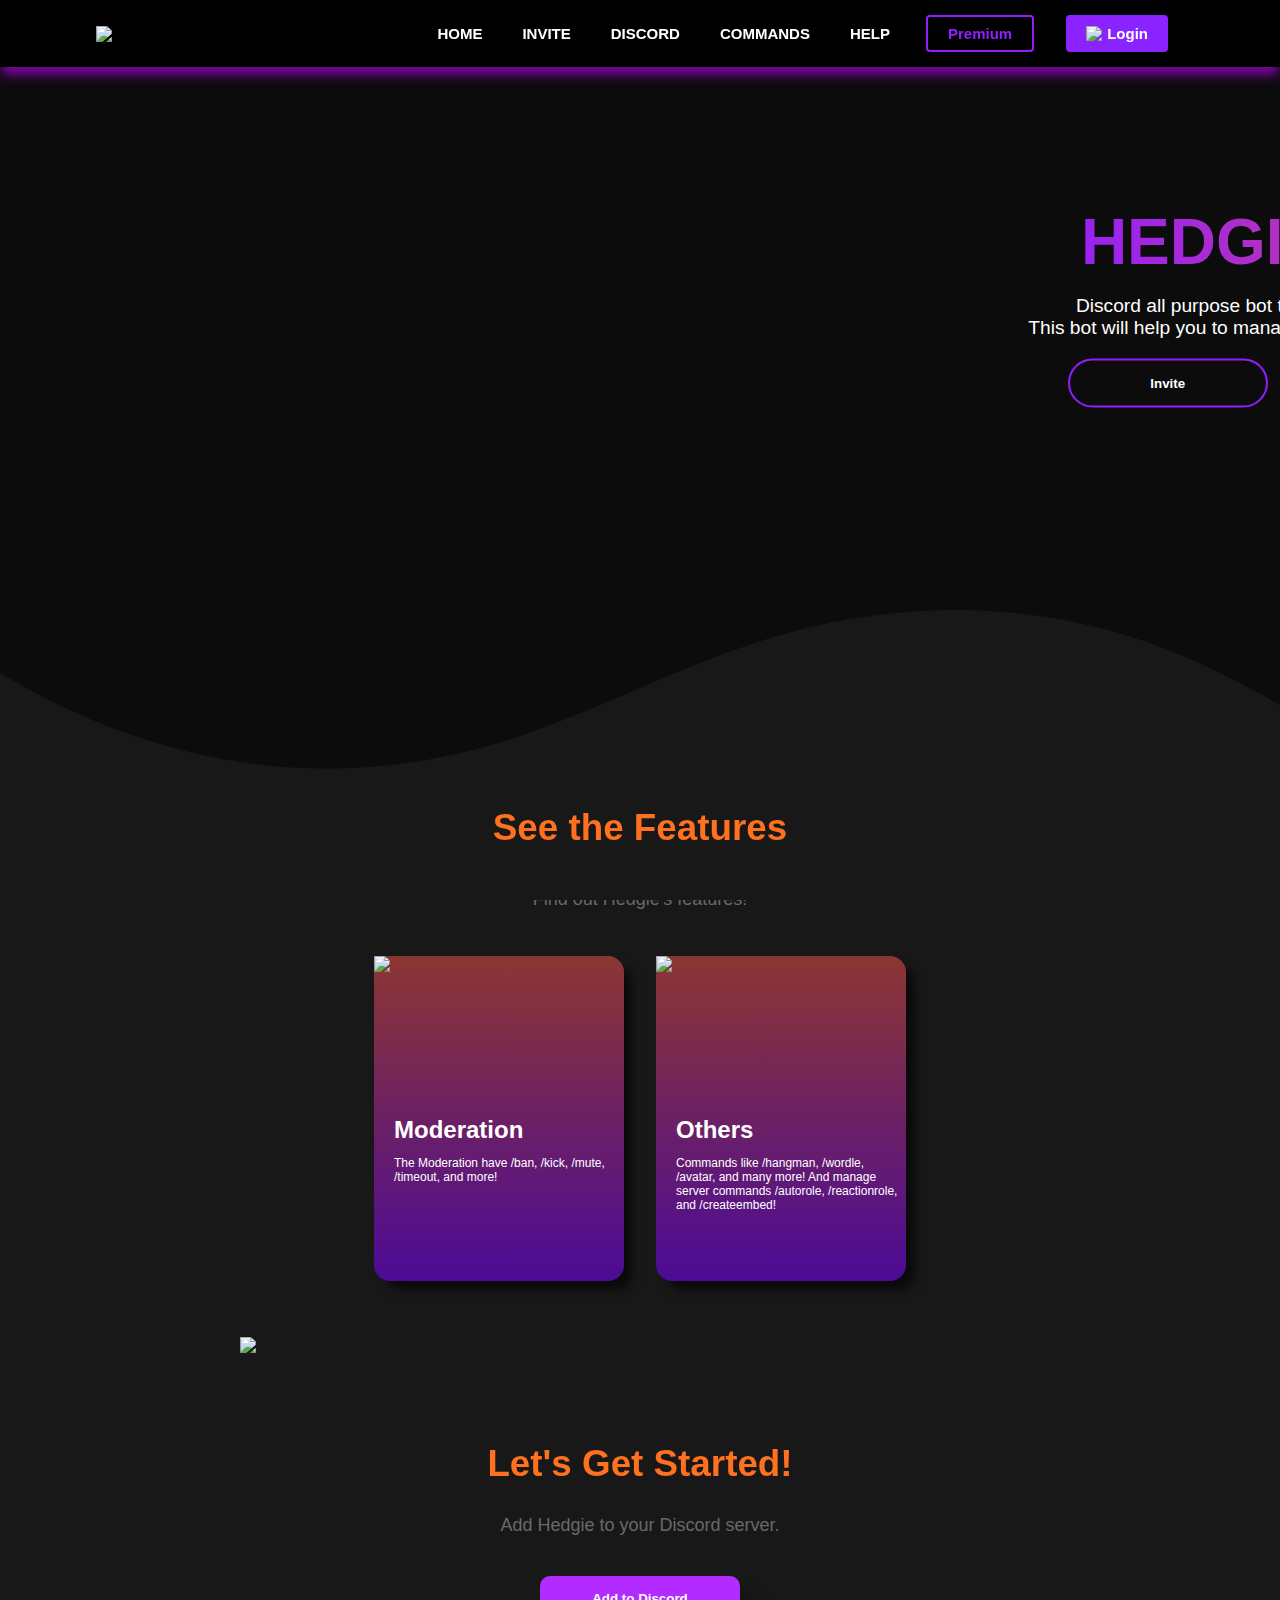
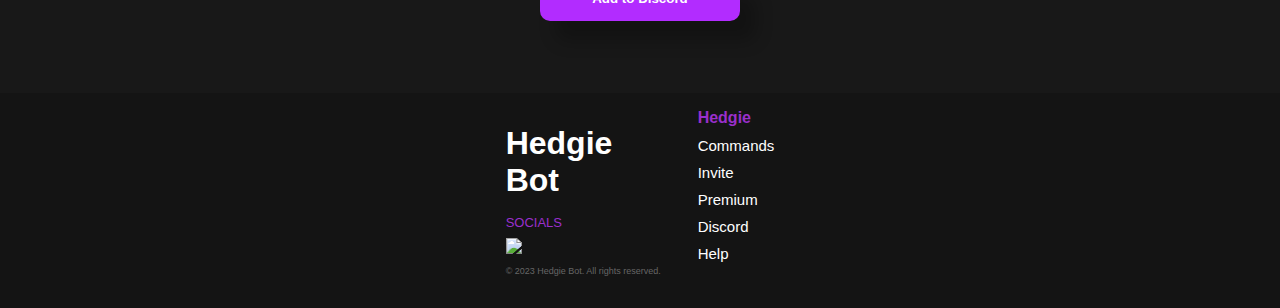
==== index.html @ 55df8dfa "Add files via upload" ====
<!DOCTYPE html>
<html lang="en">
<head>
  <title>Hedgie</title>
  <link rel="stylesheet" href="style.css">
  <link rel="icon" href="../Index/Image/Hedgie 4.jpg">
  <link href="https://fonts.googleapis.com/css?family=Rubik" rel="stylesheet">
</head>
<body>

<!-- navigation bar -->
  <nav class="navbar">
    <div class="navcontainer">
      <img src="../Index/Image/Hedgie 3.png" id="navlogo">
      <div class="navtoggle" id="mobile-menu">
        <span class="bar"></span>
        <span class="bar"></span>
        <span class="bar"></span>
      </div>
      <ul class="navmenu">
        <li class="navitem">
          <a href="file:///D:/files/HTML%20WEB/Hedgie/Index/index.html">Home</a>
        </li>
        <li class="navitem">
          <a href="https://discord.com/api/oauth2/authorize?client_id=1083167907275624500&permissions=1393985775862&scope=bot%20applications.commands">Invite</a>
        </li>
        <li class="navitem">
          <a href="https://discord.gg/35VR7T7PvY">Discord</a>
        </li>
        <li class="navitem">
          <a href="file:///D:/files/HTML%20WEB/Hedgie/Commands/index3.html">Commands</a>
        </li>
        <li class="navitem">
          <a href="file:///D:/files/HTML%20WEB/Hedgie/Help/index2.html">Help</a>
        </li>
        <li class="navbtn">
          <a
            id="premium"
            href="#"
            class="button">
            <i class="fa-brands fa-discord text-2xl"></i>
            Premium
          </a>
        </li>
        <li class="navbtn2">
          <a
            id="login"
            href="#"
            class="button2">
            <img src="../Index/Image/clyde.png" style="height: 15px; margin-right: 5px;">
            Login
          </a>
        </li>
      </ul>
    </div>
  </nav>

<!-- main Section -->
<div class="mainbanner">
  <div class="main">
    <div class="maincontainer">
      <div class="maincontent">
        <h1>HEDGIE BOT</h1>
        <p>Discord all purpose bot that uses "/" commands.<br>This bot will help you to manage and moderate your server.</p>
        <button class="mainbtn"><a href="https://discord.com/api/oauth2/authorize?client_id=1083167907275624500&permissions=1393985775862&scope=bot%20applications.commands">Invite</a></button>
        <button class="mainbtn2"><a href="https://discord.gg/35VR7T7PvY">Join Our Discord</a></button>
      </div>
    </div>
  </div>
</div>
<div class="main_wave">
  <svg data-name="Layer 1" xmlns="http://www.w3.org/2000/svg" viewBox="0 0 1200 120" preserveAspectRatio="none">
      <path d="M985.66,92.83C906.67,72,823.78,31,743.84,14.19c-82.26-17.34-168.06-16.33-250.45.39-57.84,11.73-114,31.07-172,41.86A600.21,600.21,0,0,1,0,27.35V120H1200V95.8C1132.19,118.92,1055.71,111.31,985.66,92.83Z" class="shape-fill"></path>
  </svg>
</div>

<!-- features Section -->
  <div class="features">
    <h1>See the Features</h1>
    <p class="features-p">Find out Hedgie's features!</p>
    <div class="features_container">
      <div class="features_card--moderation">
        <img src="../Index/Image/comment.png" class="moderationlogo">
        <h2>Moderation</h2>
        <p>The Moderation have /ban, /kick, /mute, /timeout, and more!</p>
      </div>
      <div class="features_card--others">
        <img src="../Index/Image/Untitled.png" class="otherlogo">
        <h2>Others</h2>
        <p>Commands like /hangman, /wordle, /avatar, and many more! And manage server commands /autorole, /reactionrole, and /createembed!</p>
      </div>
    </div>
  </div>

  <div class="laptop">
    <img src="../Index/Image/Laptop.png" class="laptopdesign">
  </div>

  <!-- getstarted Section -->
  <div class="getstarted">
    <h1>Let's Get Started!</h1>
    <p class="getstarted-p">Add Hedgie to your Discord server.</p>
    <button class="gsbtn"><a href="#">Add to Discord</a></button>
  </div>

<!-- footer section -->
  <footer>
    <div class="footer_container">
      <div class="footer_wrapper">
        <div class="footer_main">
          <h1>Hedgie Bot</h1>
          <p2>Socials</p2>
          <a href="#"><img src="../Index/Image/clyde.png" style="height: 15px;" class="socialicon"></a>
          <p class="webrights">© 2023 Hedgie Bot. All rights reserved.</p>
        </div>
        <div class="footer_links">
          <h1>Hedgie</h1>
          <ul>
            <li><a href="#">Commands</a></li>
            <li><a href="#">Invite</a></li>
            <li><a href="#">Premium</a></li>
            <li><a href="#">Discord</a></li>
            <li><a href="#">Help</a></li>
          </ul>
        </div>
      </div>
    </div>
  </footer>

  <script src="mobile.js"></script>
</body>
</html>
---- style.css ----
*{
  margin: 0;
  padding: 0;
  font-family: sans-serif;
}

body{
  background-color: #181818;
  overflow-x: hidden;
}

.navbar{
  background: #000000;
  display: flex;
  position: sticky;
  top: 0;
  z-index: 999;
  box-shadow: 0 10px 10px -2px rgba(195, 0, 255, 0.596);
  -webkit-animation: test 10s infinite; /* Chrome, Safari, Opera */
  animation: test 10s infinite;
}

@-webkit-keyframes test {
  50% {box-shadow: 0 10px 10px -2px #ff00009a;}
  80% {box-shadow: 0 10px 10px -2px #ff7b009c;}
}

/* Standard syntax */
@keyframes test {
  50% {box-shadow: 0 10px 10px -2px #ff00009a;}
  80% {box-shadow: 0 10px 10px -2px #ff7b009c;}
}

.navcontainer{
  width: 85%;
  margin: auto;
  padding: 15px 0;
  display: flex;
  align-items: center;
  justify-content: space-between;
}

.navmenu {
  display: flex;
  align-items: center;
  list-style: none;
  text-align: center;
}

#navlogo{
  width: 130px;
  cursor: pointer;
}

.navbar .navmenu .navitem{
  list-style: none;
  display: inline-block;
  margin: 0 20px;
  position: relative;
}

.navbar .navmenu .navitem a{
  text-decoration: none;
  color: #fff;
  font-weight: bold;
  font-size: 15px;
  text-transform: uppercase;
}

.navbar .navmenu .navitem::after{
  content: '';
  height: 3px;
  width: 0;
  background: #921eff;
  position: absolute;
  left: 0;
  bottom: -5px;
  transition: all 0.35s;
}

.navbar .navmenu .navitem:hover::after{
  width: 100%;
}

.navbtn {
  display: flex;
  justify-content: center;
  align-items: center;
  padding: 0 1rem;
  width: 100%;
}

.button {
  display: flex;
  justify-content: center;
  align-items: center;
  text-decoration: none;
  padding: 8px 20px;
  height: 50%;
  width: 100%;
  border: 2px solid #921eff;
  outline: none;
  border-radius: 4px;
  background: transparent;
  color: #921eff;
  font-weight: bold;
  font-size: 15px;
}

.button:hover {
  border: 2px solid #921eff;
  background: #921eff;
  color: #fff;
  transition: all 0.3s ease;
}

.navbtn2 {
  display: flex;
  justify-content: center;
  align-items: center;
  padding: 0 1rem;
  width: 100%;
}

.button2 {
  display: flex;
  justify-content: center;
  align-items: center;
  text-decoration: none;
  padding: 10px 20px;
  width: 100%;
  height: 100%;
  border: none;
  border-radius: 4px;
  background: #8a23ff;
  color: #fff;
  font-weight: bold;
  font-size: 15px;
}

.button2:hover {
  background: #500092c7;
  transition: all 0.3s ease;
}

.navitem.active{
  color: rgb(0, 0, 0);
}

@media screen and (max-width: 960px) {
  .navcontainer {
    display: flex;
    justify-content: space-between;
    height: 80px;
    z-index: 1;
    width: 100%;
    max-width: 1300px;
    padding: 0;
  }

  .navmenu {
    display: grid;
    grid-template-columns: auto;
    margin: 0;
    width: 100%;
    position: absolute;
    top: -1000px;
    opacity: 0;
    transition: all 0.5s ease;
    height: 50vh;
    z-index: -1;
    background: #131313;
  }

  .navmenu.active {
    background: #131313;
    top: 100%;
    opacity: 1;
    transition: all 0.5s ease;
    z-index: 99;
    height: 50vh;
    font-size: 14px;
  }

  #navlogo {
    padding-left: 25px;
  }

  .navtoggle .bar {
    width: 25px;
    height: 3px;
    margin: 5px auto;
    transition: all 0.3s ease-in-out;
    background: #fff;
  }

  .navitem {
    width: 100%;
  }

  #mobile-menu {
    position: absolute;
    top: 20%;
    right: 5%;
    transform: translate(5%, 20%);
  }

  .navbtn {
    padding-bottom: 0;
  }

  .button {
    display: flex;
    justify-content: center;
    align-items: center;
    width: 80%;
    height: 30px;
    margin: 0;
  }

  .navbtn2 {
    padding-bottom: 1rem;
  }

  .button2 {
    display: flex;
    justify-content: center;
    align-items: center;
    width: 80%;
    height: 30px;
    margin: 0;
  }

  .navtoggle .bar {
    display: block;
  }

  #mobile-menu.is-active .bar:nth-child(2) {
    opacity: 0;
  }

  #mobile-menu.is-active .bar:nth-child(1) {
    transform: translateY(8px) rotate(45deg);
  }

  #mobile-menu.is-active .bar:nth-child(3) {
    transform: translateY(-8px) rotate(-45deg);
  }
}

/* Main Section CSS */
.main {
  background-color: transparent;
}

.maincontainer {
  display: grid;
  grid-template-columns: 1fr 1fr;
  align-items: center;
  justify-self: center;
  margin: 0 auto;
  height: 80vh;
  background-color: transparent;
  z-index: 1;
}

.maincontent{
  width: 100%;
  position: absolute;
  transform: translateY(-50%);
  text-align: center;
}

.maincontent h1 {
  font-size: 4rem;
  background-color: #921eff;
  background-image: linear-gradient(to right, #921eff 30%, #ff5e2c 100%);
  background-size: 100%;
  -webkit-background-clip: text;
  -moz-background-clip: text;
  -webkit-text-fill-color: transparent;
  -moz-text-fill-color: transparent;
  user-select: none;
}

.maincontent p {
  margin-top: 1rem;
  font-size: 1.2rem;
  color: #fff;
  user-select: none;
}

.main_wave {
  position: absolute;
  bottom: 0;
  left: 0;
  width: 100%;
  overflow: hidden;
  line-height: 0;
}

.main_wave svg {
  position: relative;
  display: block;
  width: calc(144% + 1.3px);
  height: 294px;
}

.main_wave .shape-fill {
  fill: #181818;
}

body::-webkit-scrollbar {
  width: 0.5em;
}
 
body::-webkit-scrollbar-track {
  box-shadow: inset 0 0 6px #141414;
}
 
body::-webkit-scrollbar-thumb {
  background-color: #444444;
  border-radius: 5px;
}

body::-webkit-scrollbar-track-piece {
  background-color: #141414;
}

/* Main Button 1*/
.mainbtn {
  width: 200px;
  padding: 15px 0;
  text-align: center;
  margin: 20px 10px;
  border-radius: 25px;
  font-weight: bold;
  border: 2px solid #921eff;
  background: transparent;
  color: #fff;
  cursor: pointer;
  position: relative;
  overflow: hidden;
}

.mainbtn a {
  position: relative;
  z-index: 2;
  color: #fff;
  text-decoration: none;
  user-select: none;
}

.mainbtn:after {
  position: absolute;
  content: "";
  top: 0;
  left: 0;
  width: 0;
  height: 100%;
  background: #921eff;
  transition: all 0.5s;
  border-radius: 25px;
}

.mainbtn:hover {
  color: #fff;
}

.mainbtn:hover:after {
  width: 100%;
}

/* Main Button 2*/
.mainbtn2 {
  width: 200px;
  padding: 15px 0;
  text-align: center;
  margin: 20px 10px;
  border-radius: 25px;
  font-weight: bold;
  border: 2px solid #ff5e2c;
  background: transparent;
  color: #fff;
  cursor: pointer;
  position: relative;
  overflow: hidden;
}

.mainbtn2 a {
  position: relative;
  z-index: 2;
  color: #fff;
  text-decoration: none;
  user-select: none;
}

.mainbtn2:after {
  position: absolute;
  content: "";
  top: 0;
  left: 0;
  width: 0;
  height: 100%;
  background: #ff5e2c;
  transition: all 0.5s;
  border-radius: 25px;
}

.mainbtn2:hover {
  color: #fff;
}

.mainbtn2:hover:after {
  width: 100%;
}

.mainbanner{
  background-image: linear-gradient(rgba(0, 0, 0, 0.5), rgba(0, 0, 0, 0.5)), url(../Index/Image/Background.jpg);
  height: 50%;
  background-position: center;
  background-repeat: no-repeat;
  background-size: cover;
  position: relative;
}

/* Laptop Design */
.laptop{
  justify-content: center;
  align-items: center;
  display: flex;
  height: 80%;
}

.laptopdesign{
  width: 50rem;
  margin-bottom: 20px;
  padding: 40px;
}

@media screen and (max-width: 820px) {
  .laptopdesign {
    margin: 20px;
    padding: 20px;
    width: 80%;
  }
}

/* features Section CSS */
.features{
  background: transparent;
  display: flex;
  flex-direction: column;
  align-items: center;
  height: 100%;
  user-select: none;
}

.features h1 {
  margin-top: 20px;
  background-color: #ff711f;
  background-size: 100%;
  margin-bottom: 5rem;
  font-size: 2.3rem;
  -webkit-background-clip: text;
  -moz-background-clip: text;
  -webkit-text-fill-color: transparent;
  -moz-text-fill-color: transparent;
  z-index: 1;
}

.features_container {
  display: flex;
  justify-content: center;
  flex-wrap: wrap;
}

/*Moderation Card*/
.features_card--moderation {
  margin: 1rem;
  height: 325px;
  width: 250px;
  border-radius: 1rem;
  background-image: linear-gradient(
      to bottom,
      rgba(255, 102, 0, 0.616) -40%,
      rgba(119, 0, 255, 0.548) 100%
    );
  background-size: cover;
  position: relative;
  color: #fff;
  box-shadow: 10px 10px 10px -2px rgba(0, 0, 0, 0.623);
}

.features h2 {
  margin-left: -10px;
  position: absolute;
  top: 160px;
  left: 30px;
}

.features-p{
  margin-top: -40px;
  margin-bottom: 30px;
  color: #696969;
  font-size: 18px;
}

.features_card--moderation p {
  margin-left: -10px;
  position: absolute;
  top: 200px;
  left: 30px;
  font-size: 12px;
}

.moderationlogo{
  width: 100px;
}

/*Others Card*/
.features_card--others {
  margin: 1rem;
  height: 325px;
  width: 250px;
  border-radius: 1rem;
  background-image: linear-gradient(
      to bottom,
      rgba(255, 102, 0, 0.616) -40%,
      rgba(119, 0, 255, 0.548) 100%
    );
  background-size: cover;
  position: relative;
  color: #fff;
  box-shadow: 10px 10px 10px -2px rgba(0, 0, 0, 0.623);  
}

.features_card--others p {
  margin-left: -10px;
  position: absolute;
  top: 200px;
  left: 30px;
  font-size: 12px;
}

.otherlogo{
  width: 100px;
}

/* Get Started CSS */
.getstarted{
  background: transparent;
  display: flex;
  flex-direction: column;
  align-items: center;
  height: 30vh;
  margin-top: 10px;
  user-select: none;
}

.getstarted h1 {
  margin-top: 20px;
  background-color: #ff711f;
  background-size: 100%;
  margin-bottom: 5rem;
  font-size: 2.3rem;
  -webkit-background-clip: text;
  -moz-background-clip: text;
  -webkit-text-fill-color: transparent;
  -moz-text-fill-color: transparent;
  z-index: 1;
}

.getstarted-p{
  margin-top: -50px;
  margin-bottom: 50px;
  color: #696969;
  font-size: 18px;
}

/* GS Button */
.gsbtn {
  width: 200px;
  padding: 15px 0;
  text-align: center;
  margin: -10px 10px;
  border-radius: 10px;
  font-weight: bold;
  border: none;
  background: #b22cff;
  color: #fff;
  cursor: pointer;
  box-shadow: 16px 20px 17px 0 rgba(0,0,0,0.24);
  transition: 0.35s;
  position: relative;
  overflow: hidden;
}

.gsbtn a {
  position: relative;
  z-index: 2;
  color: #fff;
  text-decoration: none;
  user-select: none;
}

.gsbtn:hover {
  background: #600097;
  box-shadow: none;
  color: #fff;
}

/* Footer CSS*/
.footer_container {
  background-color: #141414;
  padding: 1rem 0;
  display: flex;
  flex-direction: column;
  justify-content: center;
  align-items: center;
}

.footer_links{
  margin: 0 16px;
}

.footer_links h1{
  color: #9a2fcc;
  font-size: 16px;
  margin-bottom: 8px;
}

.footer_links ul li{
  color: #fff;
  list-style: none;
  font-size: 15px;
  margin: 10px auto;
}

.footer_links ul li a{
  color: #fff;
  font-size: 15px;
  text-decoration: none;
}

.footer_main{
  width: 100%;
  max-width: 1000px;
  display: flex;
  justify-content: center;
}

.footer_wrapper {
  display: flex;
}

.footer_main {
  display: flex;
  flex-direction: column;
  align-items: flex-start;
  margin: 16px;
  text-align: left;
  width: 160px;
  box-sizing: border-box;
}

.footer_main h1 {
  margin-bottom: 16px;
}

.footer_main h1 {
  color: #fff;
}

.footer_main p2 {
  color: #9a2fcc;
  text-decoration: none;
  font-size: 13px;
  margin-bottom: 0.5rem;
  text-transform: uppercase;
}

.footer_links a:hover{
  color: #888888;
}

.webrights{
  color: #666666;
  font-size: 9px;
}

.socialicon{
  margin-bottom: 8px;
}
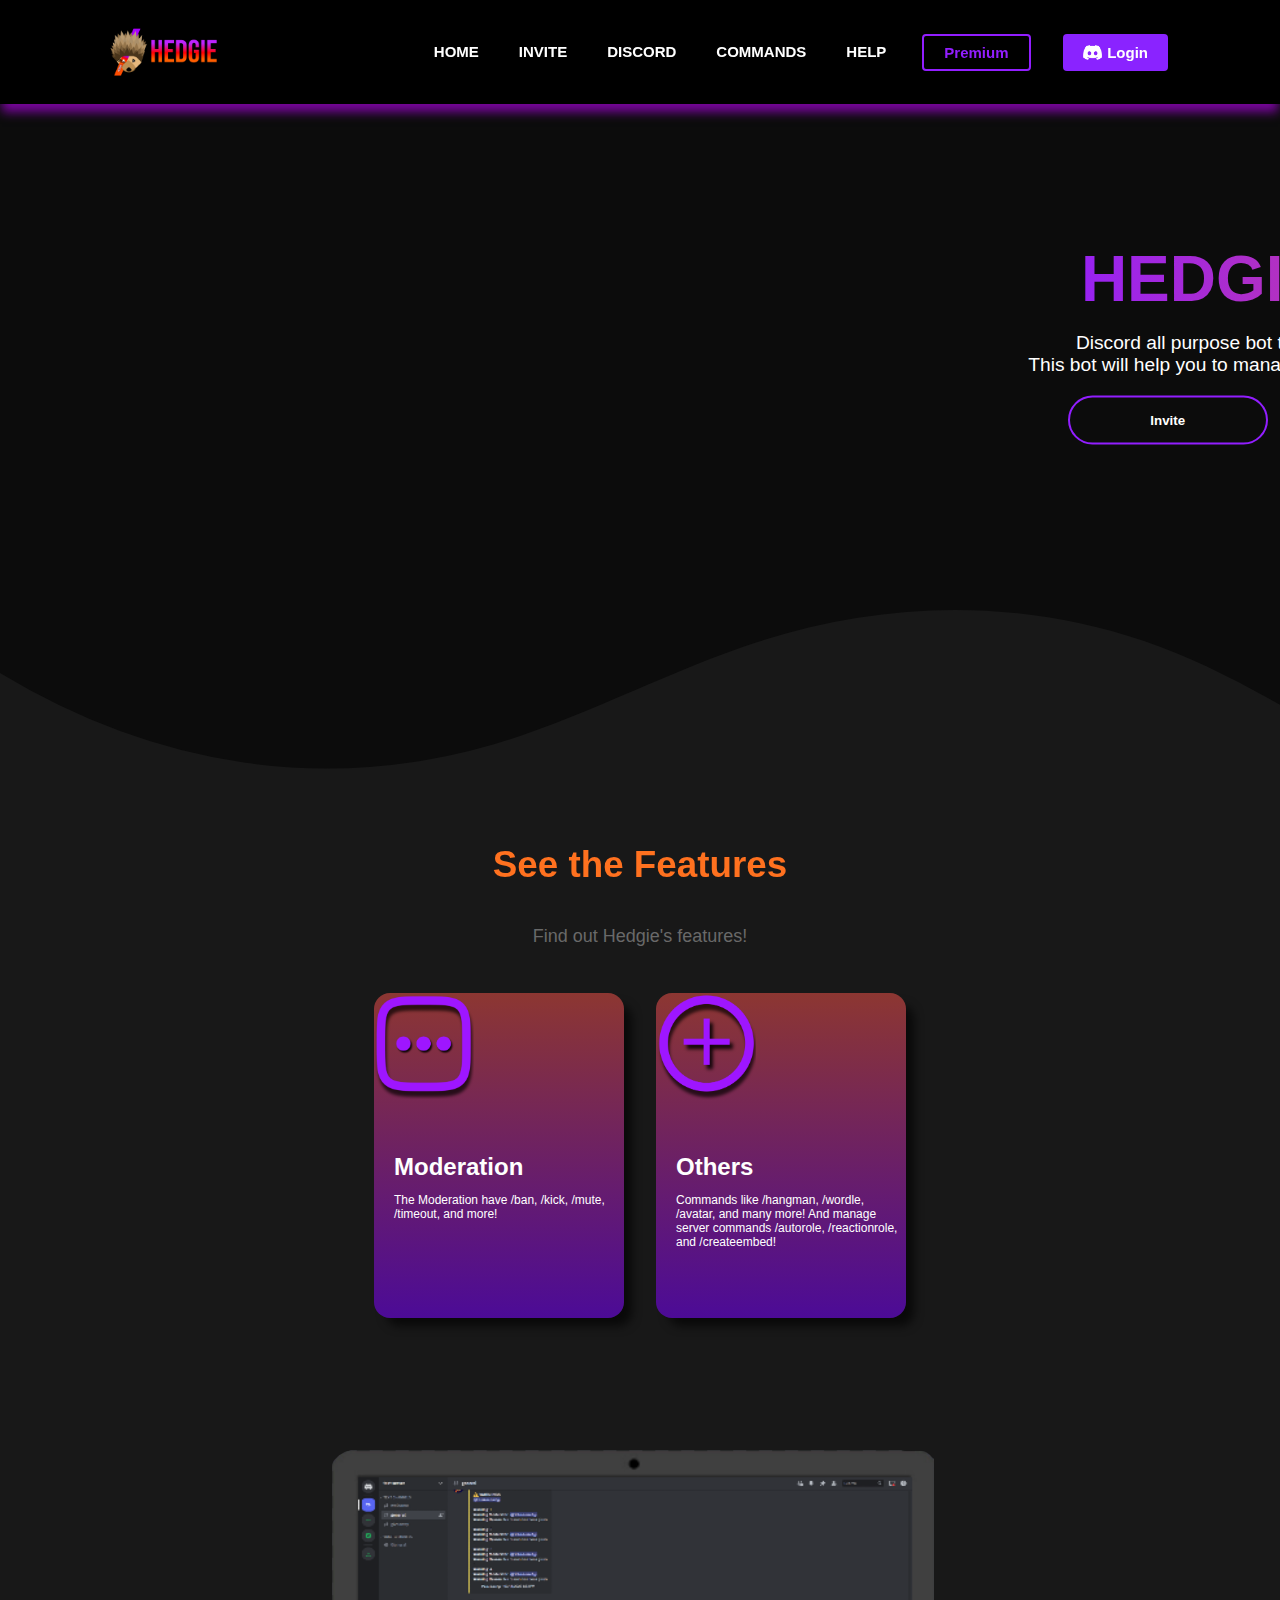
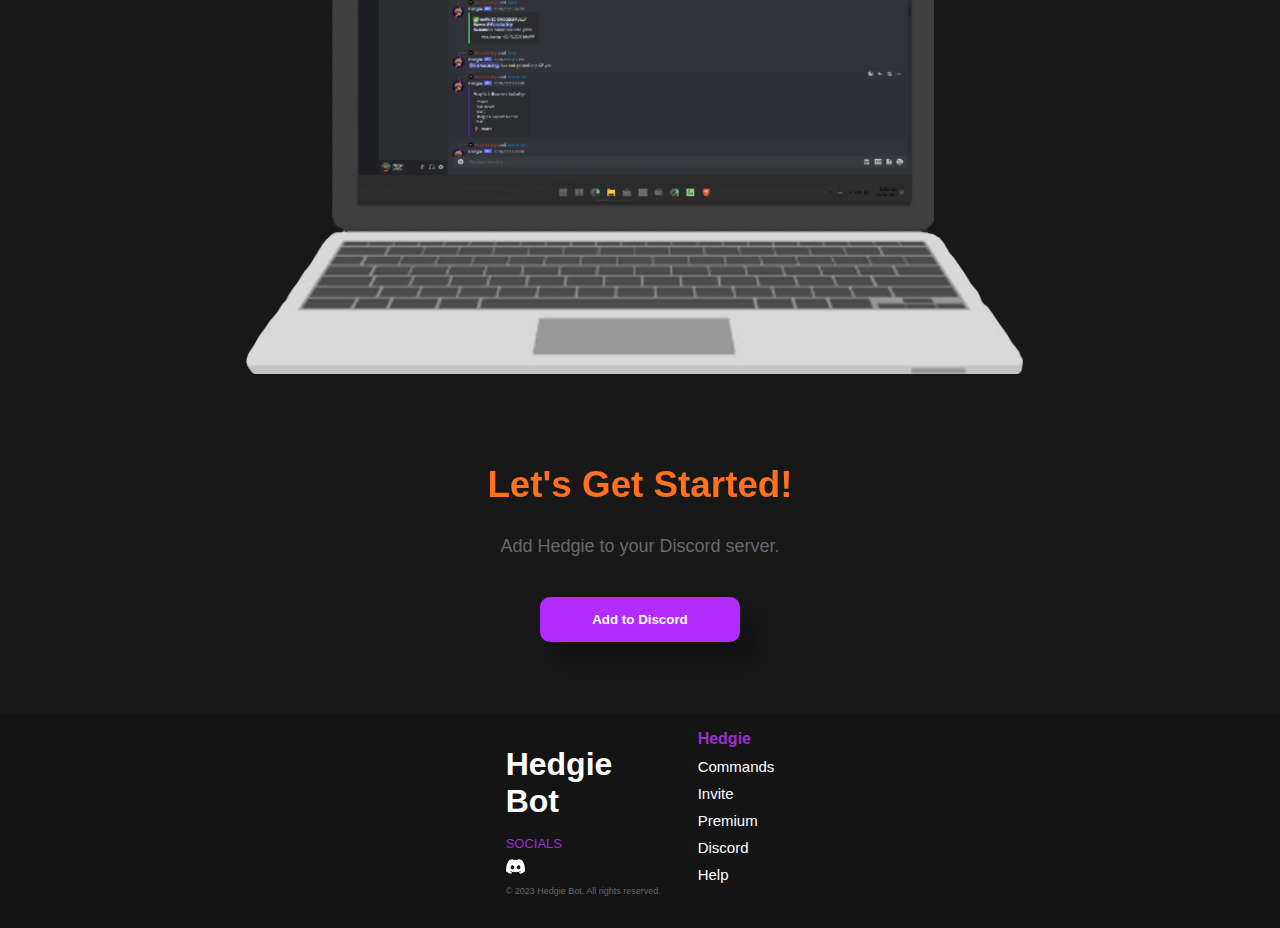
==== commit a7d12e26: "Update index.html" ====
--- a/index.html
+++ b/index.html
@@ -3,7 +3,7 @@
 <head>
   <title>Hedgie</title>
   <link rel="stylesheet" href="style.css">
-  <link rel="icon" href="../Index/Image/Hedgie 4.jpg">
+  <link rel="icon" href="/Image/Hedgie 4.jpg">
   <link href="https://fonts.googleapis.com/css?family=Rubik" rel="stylesheet">
 </head>
 <body>
@@ -11,7 +11,7 @@
 <!-- navigation bar -->
   <nav class="navbar">
     <div class="navcontainer">
-      <img src="../Index/Image/Hedgie 3.png" id="navlogo">
+      <img src="/Image/Hedgie 3.png" id="navlogo">
       <div class="navtoggle" id="mobile-menu">
         <span class="bar"></span>
         <span class="bar"></span>
@@ -38,7 +38,6 @@
             id="premium"
             href="#"
             class="button">
-            <i class="fa-brands fa-discord text-2xl"></i>
             Premium
           </a>
         </li>
@@ -47,7 +46,7 @@
             id="login"
             href="#"
             class="button2">
-            <img src="../Index/Image/clyde.png" style="height: 15px; margin-right: 5px;">
+            <img src="/Image/clyde.png" style="height: 15px; margin-right: 5px;">
             Login
           </a>
         </li>
@@ -80,12 +79,12 @@
     <p class="features-p">Find out Hedgie's features!</p>
     <div class="features_container">
       <div class="features_card--moderation">
-        <img src="../Index/Image/comment.png" class="moderationlogo">
+        <img src="/Image/comment.png" class="moderationlogo">
         <h2>Moderation</h2>
         <p>The Moderation have /ban, /kick, /mute, /timeout, and more!</p>
       </div>
       <div class="features_card--others">
-        <img src="../Index/Image/Untitled.png" class="otherlogo">
+        <img src="/Image/Untitled.png" class="otherlogo">
         <h2>Others</h2>
         <p>Commands like /hangman, /wordle, /avatar, and many more! And manage server commands /autorole, /reactionrole, and /createembed!</p>
       </div>
@@ -93,7 +92,7 @@
   </div>
 
   <div class="laptop">
-    <img src="../Index/Image/Laptop.png" class="laptopdesign">
+    <img src="/Image/Laptop.png" class="laptopdesign">
   </div>
 
   <!-- getstarted Section -->
@@ -110,7 +109,7 @@
         <div class="footer_main">
           <h1>Hedgie Bot</h1>
           <p2>Socials</p2>
-          <a href="#"><img src="../Index/Image/clyde.png" style="height: 15px;" class="socialicon"></a>
+          <a href="#"><img src="/Image/clyde.png" style="height: 15px;" class="socialicon"></a>
           <p class="webrights">© 2023 Hedgie Bot. All rights reserved.</p>
         </div>
         <div class="footer_links">
@@ -129,4 +128,4 @@
 
   <script src="mobile.js"></script>
 </body>
-</html>+</html>
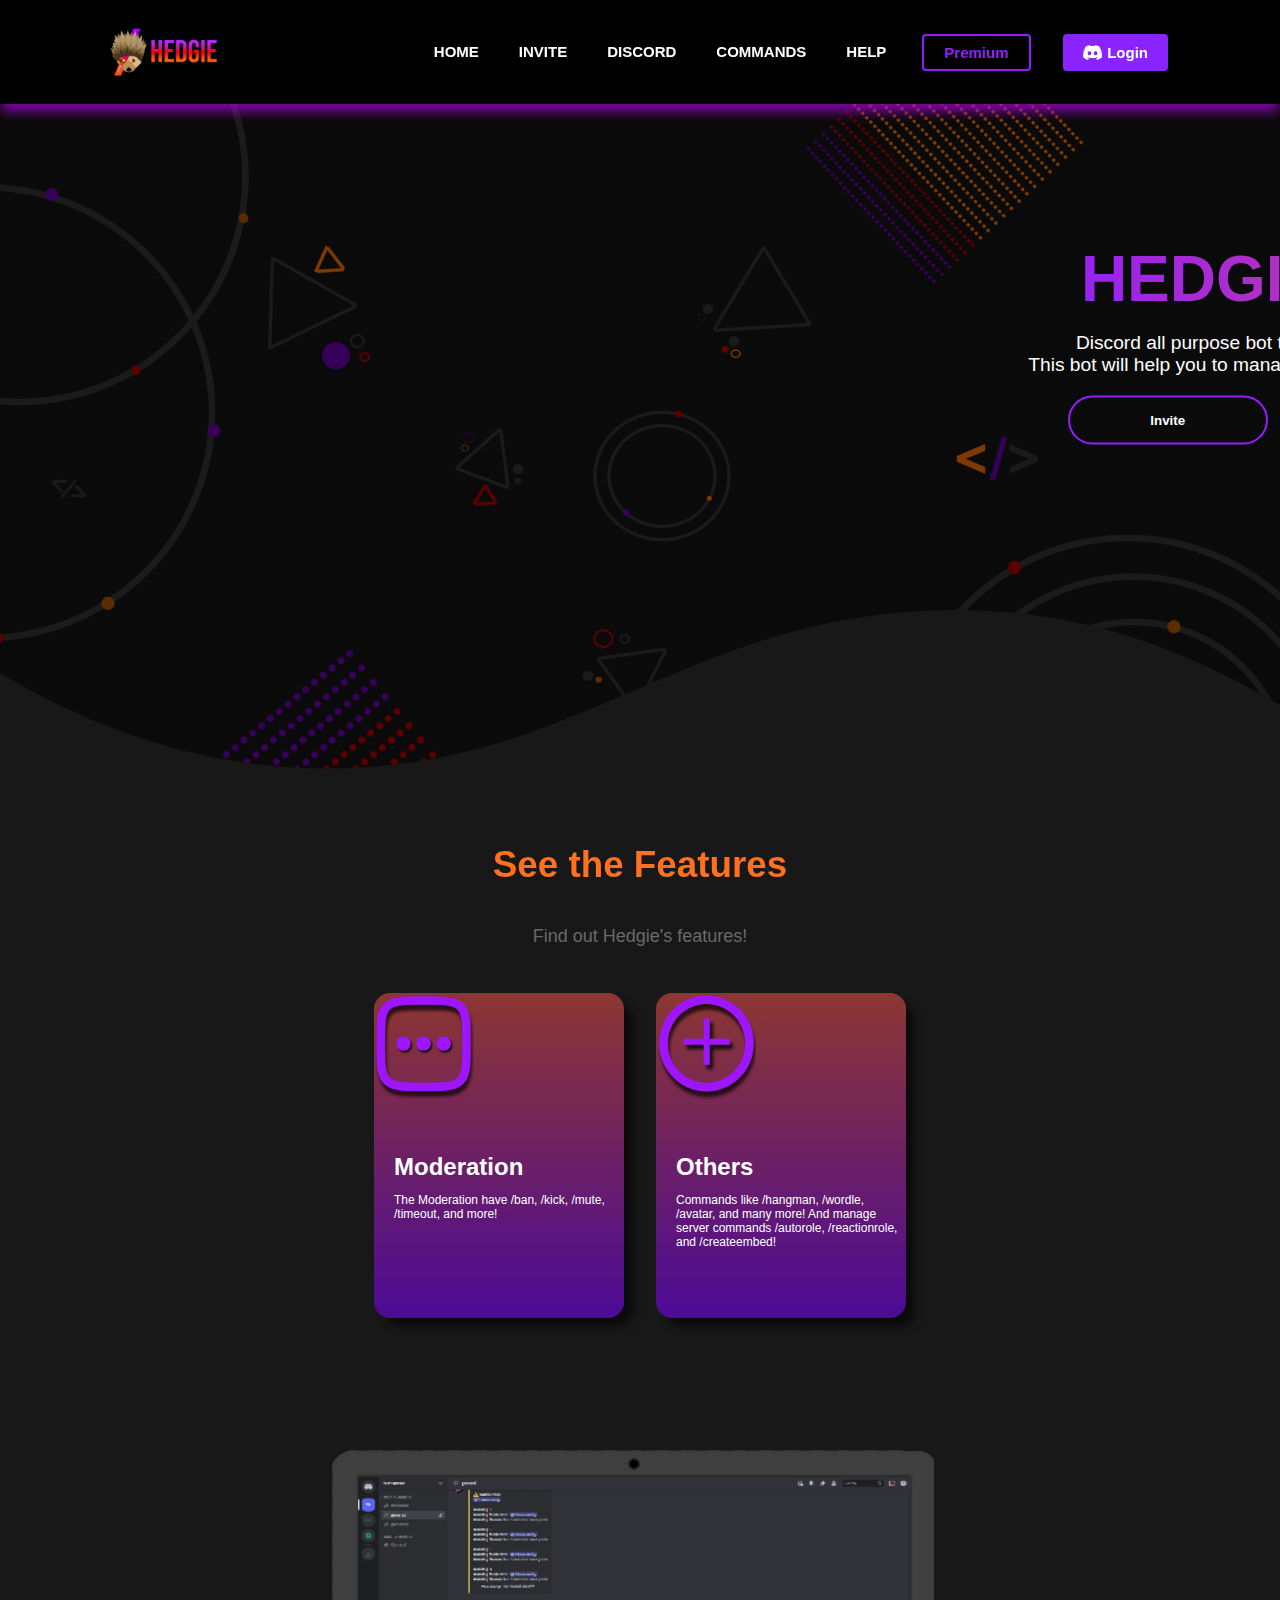
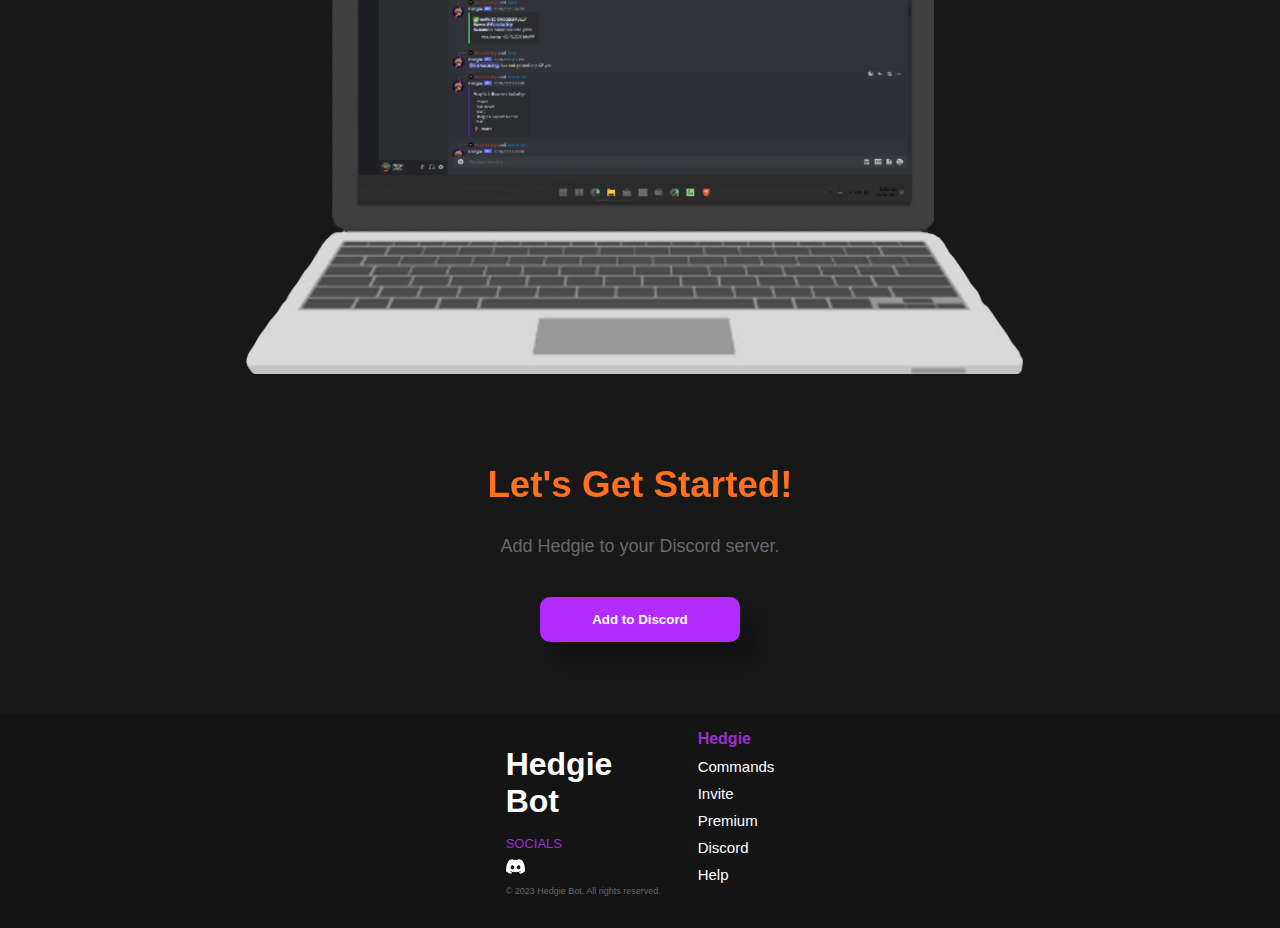
==== commit f27ce5da: "Update index.html" ====
--- a/index.html
+++ b/index.html
@@ -3,7 +3,7 @@
 <head>
   <title>Hedgie</title>
   <link rel="stylesheet" href="style.css">
-  <link rel="icon" href="/Image/Hedgie 4.jpg">
+  <link rel="icon" href="./Image/Hedgie 4.jpg">
   <link href="https://fonts.googleapis.com/css?family=Rubik" rel="stylesheet">
 </head>
 <body>
@@ -11,7 +11,7 @@
 <!-- navigation bar -->
   <nav class="navbar">
     <div class="navcontainer">
-      <img src="/Image/Hedgie 3.png" id="navlogo">
+      <img src="./Image/Hedgie 3.png" id="navlogo">
       <div class="navtoggle" id="mobile-menu">
         <span class="bar"></span>
         <span class="bar"></span>
@@ -46,7 +46,7 @@
             id="login"
             href="#"
             class="button2">
-            <img src="/Image/clyde.png" style="height: 15px; margin-right: 5px;">
+            <img src="./Image/clyde.png" style="height: 15px; margin-right: 5px;">
             Login
           </a>
         </li>
@@ -79,12 +79,12 @@
     <p class="features-p">Find out Hedgie's features!</p>
     <div class="features_container">
       <div class="features_card--moderation">
-        <img src="/Image/comment.png" class="moderationlogo">
+        <img src="./Image/comment.png" class="moderationlogo">
         <h2>Moderation</h2>
         <p>The Moderation have /ban, /kick, /mute, /timeout, and more!</p>
       </div>
       <div class="features_card--others">
-        <img src="/Image/Untitled.png" class="otherlogo">
+        <img src="./Image/Untitled.png" class="otherlogo">
         <h2>Others</h2>
         <p>Commands like /hangman, /wordle, /avatar, and many more! And manage server commands /autorole, /reactionrole, and /createembed!</p>
       </div>
@@ -92,7 +92,7 @@
   </div>
 
   <div class="laptop">
-    <img src="/Image/Laptop.png" class="laptopdesign">
+    <img src="./Image/Laptop.png" class="laptopdesign">
   </div>
 
   <!-- getstarted Section -->
@@ -109,7 +109,7 @@
         <div class="footer_main">
           <h1>Hedgie Bot</h1>
           <p2>Socials</p2>
-          <a href="#"><img src="/Image/clyde.png" style="height: 15px;" class="socialicon"></a>
+          <a href="#"><img src="./Image/clyde.png" style="height: 15px;" class="socialicon"></a>
           <p class="webrights">© 2023 Hedgie Bot. All rights reserved.</p>
         </div>
         <div class="footer_links">
--- a/style.css
+++ b/style.css
@@ -416,7 +416,7 @@
 }
 
 .mainbanner{
-  background-image: linear-gradient(rgba(0, 0, 0, 0.5), rgba(0, 0, 0, 0.5)), url(../Index/Image/Background.jpg);
+  background-image: linear-gradient(rgba(0, 0, 0, 0.5), rgba(0, 0, 0, 0.5)), url(/Image/Background.jpg);
   height: 50%;
   background-position: center;
   background-repeat: no-repeat;
@@ -691,4 +691,4 @@
 
 .socialicon{
   margin-bottom: 8px;
-}+}
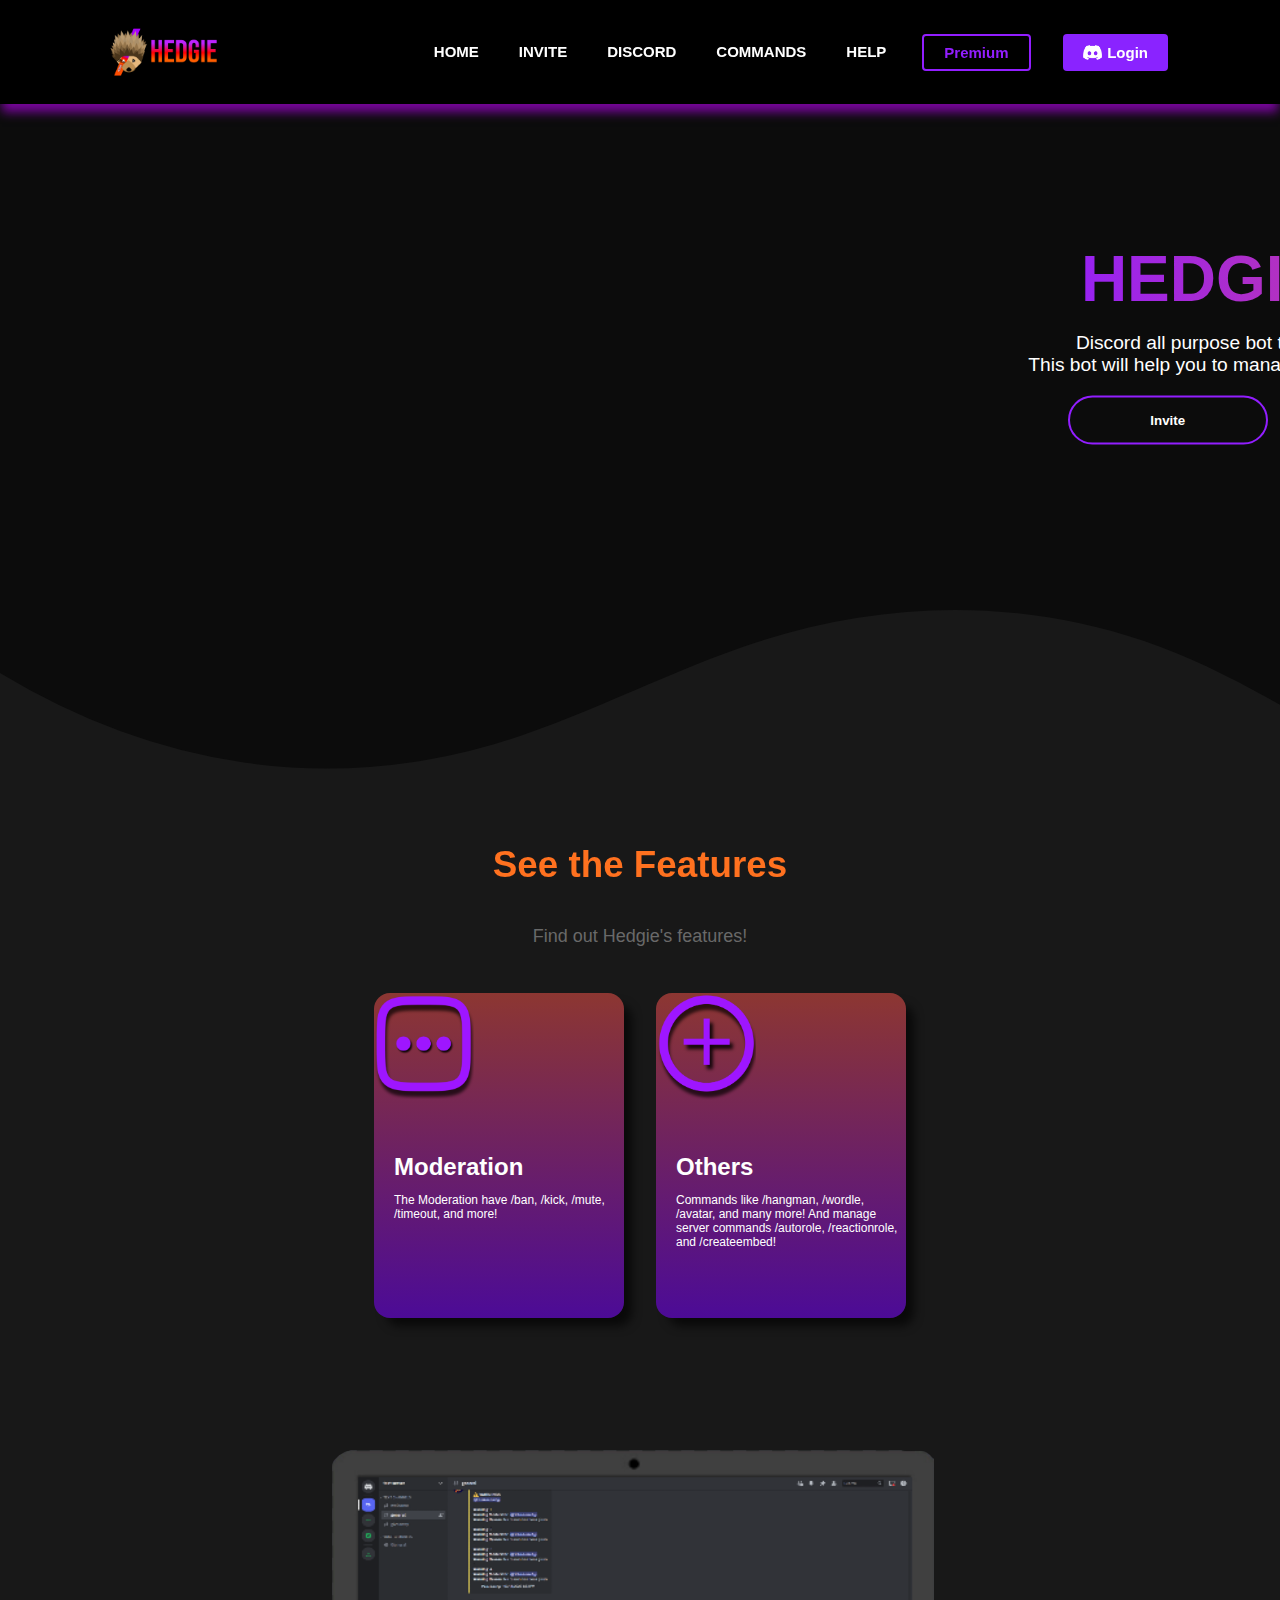
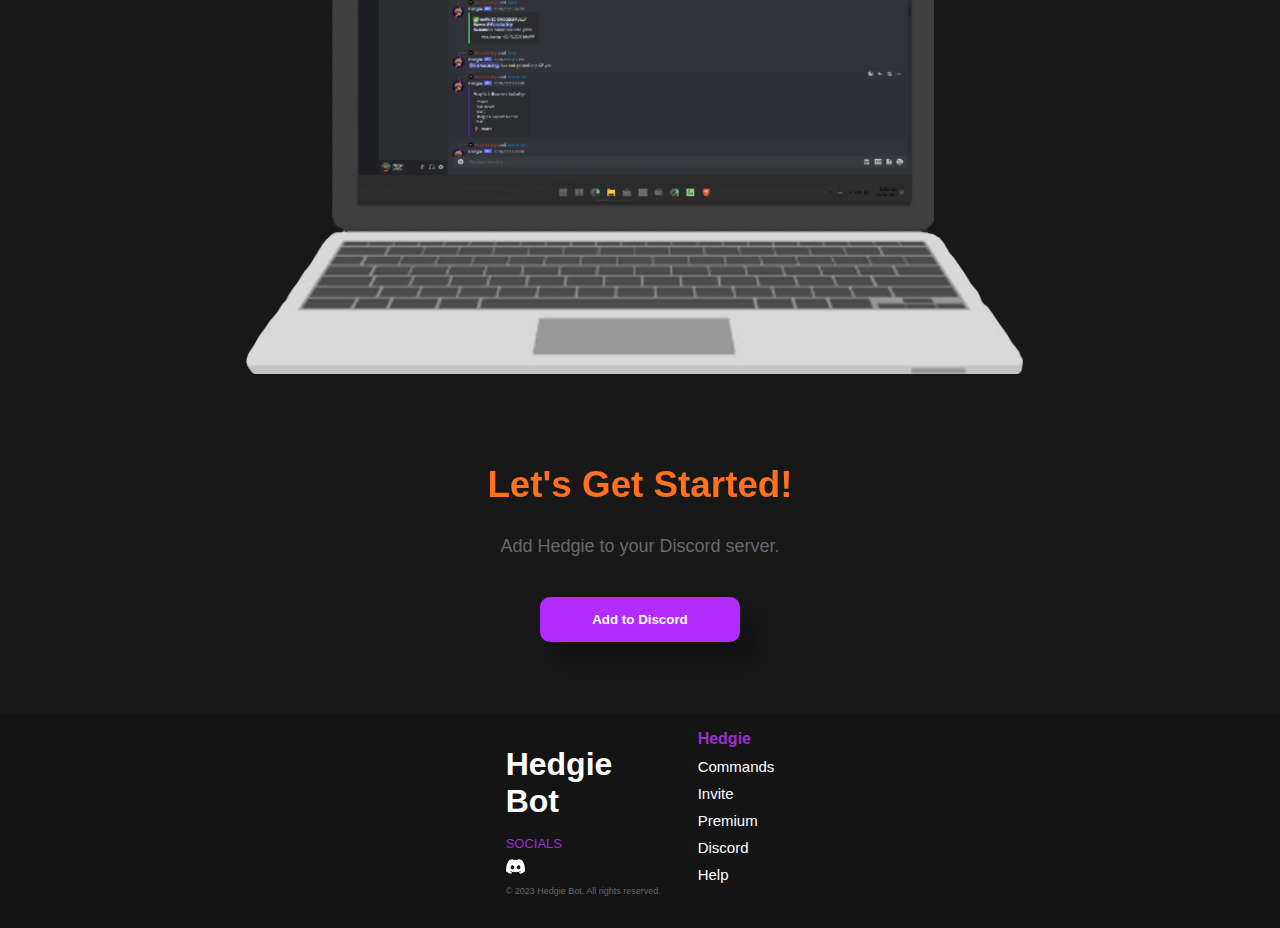
==== commit d0a40627: "Update index.html" ====
--- a/index.html
+++ b/index.html
@@ -3,7 +3,7 @@
 <head>
   <title>Hedgie</title>
   <link rel="stylesheet" href="style.css">
-  <link rel="icon" href="./Image/Hedgie 4.jpg">
+  <link rel="icon" href="./image/Hedgie 4.jpg">
   <link href="https://fonts.googleapis.com/css?family=Rubik" rel="stylesheet">
 </head>
 <body>
@@ -11,7 +11,7 @@
 <!-- navigation bar -->
   <nav class="navbar">
     <div class="navcontainer">
-      <img src="./Image/Hedgie 3.png" id="navlogo">
+      <img src="./image/Hedgie 3.png" id="navlogo">
       <div class="navtoggle" id="mobile-menu">
         <span class="bar"></span>
         <span class="bar"></span>
@@ -46,7 +46,7 @@
             id="login"
             href="#"
             class="button2">
-            <img src="./Image/clyde.png" style="height: 15px; margin-right: 5px;">
+            <img src="./image/clyde.png" style="height: 15px; margin-right: 5px;">
             Login
           </a>
         </li>
@@ -79,12 +79,12 @@
     <p class="features-p">Find out Hedgie's features!</p>
     <div class="features_container">
       <div class="features_card--moderation">
-        <img src="./Image/comment.png" class="moderationlogo">
+        <img src="./image/comment.png" class="moderationlogo">
         <h2>Moderation</h2>
         <p>The Moderation have /ban, /kick, /mute, /timeout, and more!</p>
       </div>
       <div class="features_card--others">
-        <img src="./Image/Untitled.png" class="otherlogo">
+        <img src="./image/Untitled.png" class="otherlogo">
         <h2>Others</h2>
         <p>Commands like /hangman, /wordle, /avatar, and many more! And manage server commands /autorole, /reactionrole, and /createembed!</p>
       </div>
@@ -92,7 +92,7 @@
   </div>
 
   <div class="laptop">
-    <img src="./Image/Laptop.png" class="laptopdesign">
+    <img src="./image/Laptop.png" class="laptopdesign">
   </div>
 
   <!-- getstarted Section -->
@@ -109,7 +109,7 @@
         <div class="footer_main">
           <h1>Hedgie Bot</h1>
           <p2>Socials</p2>
-          <a href="#"><img src="./Image/clyde.png" style="height: 15px;" class="socialicon"></a>
+          <a href="#"><img src="./image/clyde.png" style="height: 15px;" class="socialicon"></a>
           <p class="webrights">© 2023 Hedgie Bot. All rights reserved.</p>
         </div>
         <div class="footer_links">
--- a/style.css
+++ b/style.css
@@ -416,7 +416,7 @@
 }
 
 .mainbanner{
-  background-image: linear-gradient(rgba(0, 0, 0, 0.5), rgba(0, 0, 0, 0.5)), url(/Image/Background.jpg);
+  background-image: linear-gradient(rgba(0, 0, 0, 0.5), rgba(0, 0, 0, 0.5)), url(./Image/Background.jpg);
   height: 50%;
   background-position: center;
   background-repeat: no-repeat;
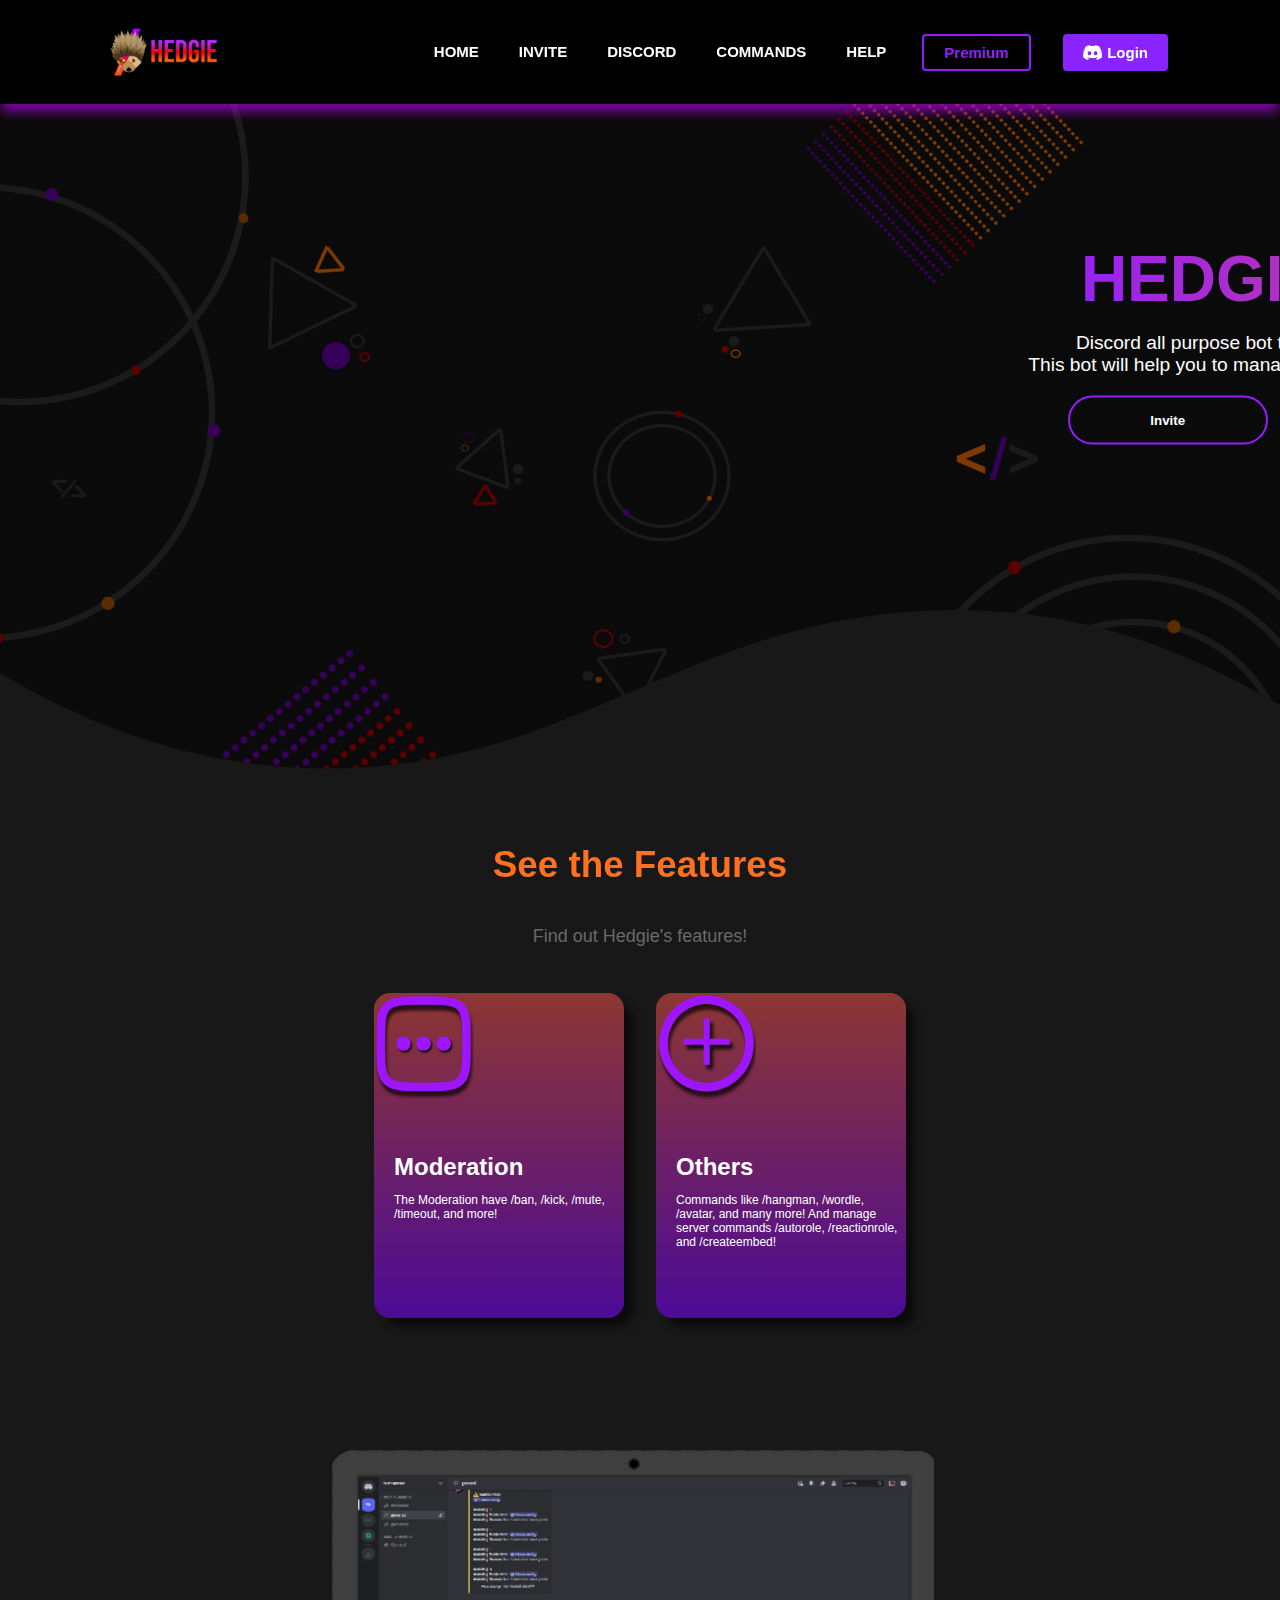
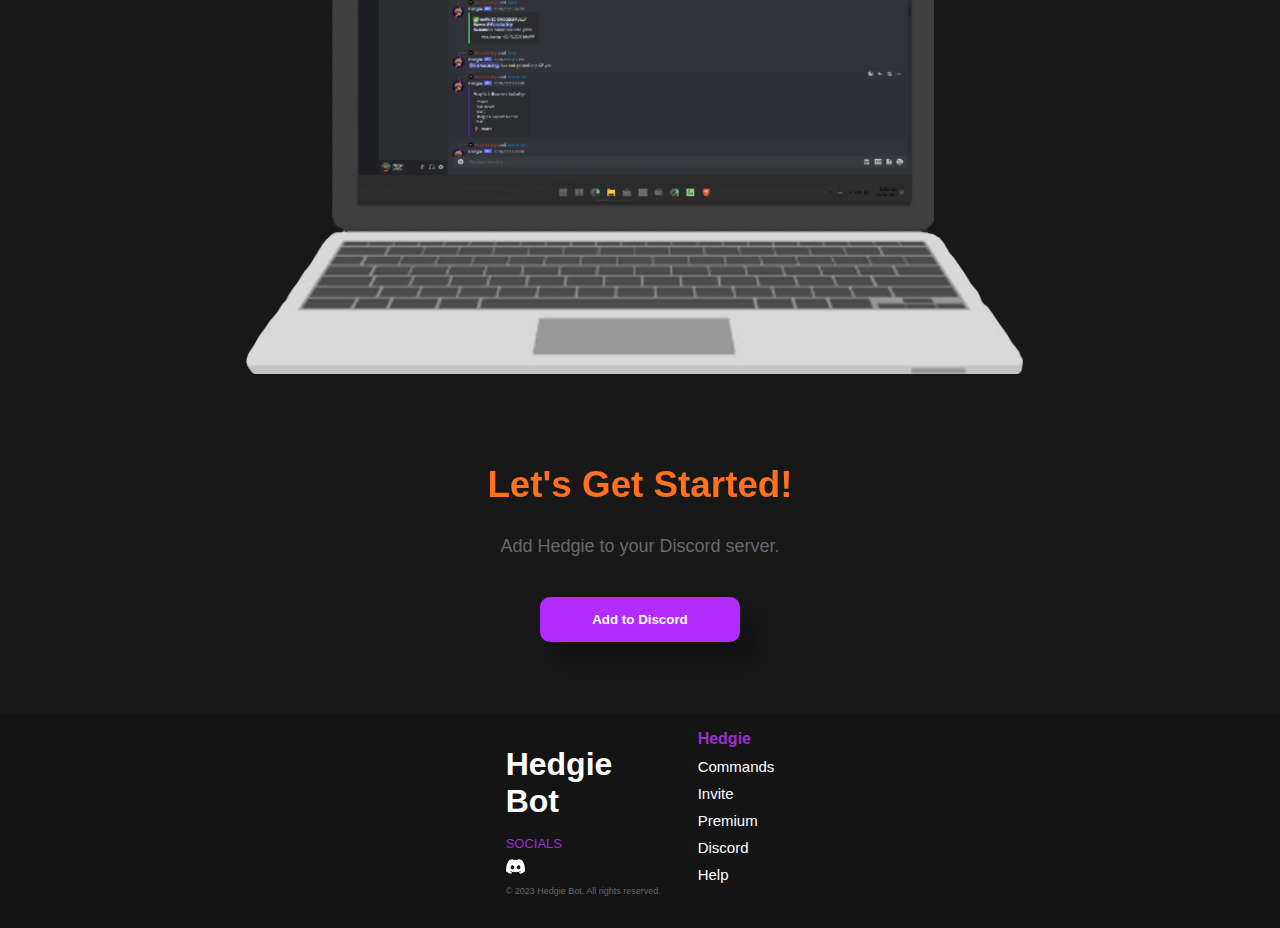
==== commit b77d08c9: "Update index.html" ====
--- a/index.html
+++ b/index.html
@@ -22,10 +22,10 @@
           <a href="file:///D:/files/HTML%20WEB/Hedgie/Index/index.html">Home</a>
         </li>
         <li class="navitem">
-          <a href="https://discord.com/api/oauth2/authorize?client_id=1083167907275624500&permissions=1393985775862&scope=bot%20applications.commands">Invite</a>
+          <a href="#">Invite</a>
         </li>
         <li class="navitem">
-          <a href="https://discord.gg/35VR7T7PvY">Discord</a>
+          <a href="#">Discord</a>
         </li>
         <li class="navitem">
           <a href="file:///D:/files/HTML%20WEB/Hedgie/Commands/index3.html">Commands</a>
@@ -61,8 +61,8 @@
       <div class="maincontent">
         <h1>HEDGIE BOT</h1>
         <p>Discord all purpose bot that uses "/" commands.<br>This bot will help you to manage and moderate your server.</p>
-        <button class="mainbtn"><a href="https://discord.com/api/oauth2/authorize?client_id=1083167907275624500&permissions=1393985775862&scope=bot%20applications.commands">Invite</a></button>
-        <button class="mainbtn2"><a href="https://discord.gg/35VR7T7PvY">Join Our Discord</a></button>
+        <button class="mainbtn"><a href="#">Invite</a></button>
+        <button class="mainbtn2"><a href="#">Join Our Discord</a></button>
       </div>
     </div>
   </div>
--- a/style.css
+++ b/style.css
@@ -416,7 +416,7 @@
 }
 
 .mainbanner{
-  background-image: linear-gradient(rgba(0, 0, 0, 0.5), rgba(0, 0, 0, 0.5)), url(./Image/Background.jpg);
+  background-image: linear-gradient(rgba(0, 0, 0, 0.5), rgba(0, 0, 0, 0.5)), url(./image/Background.jpg);
   height: 50%;
   background-position: center;
   background-repeat: no-repeat;
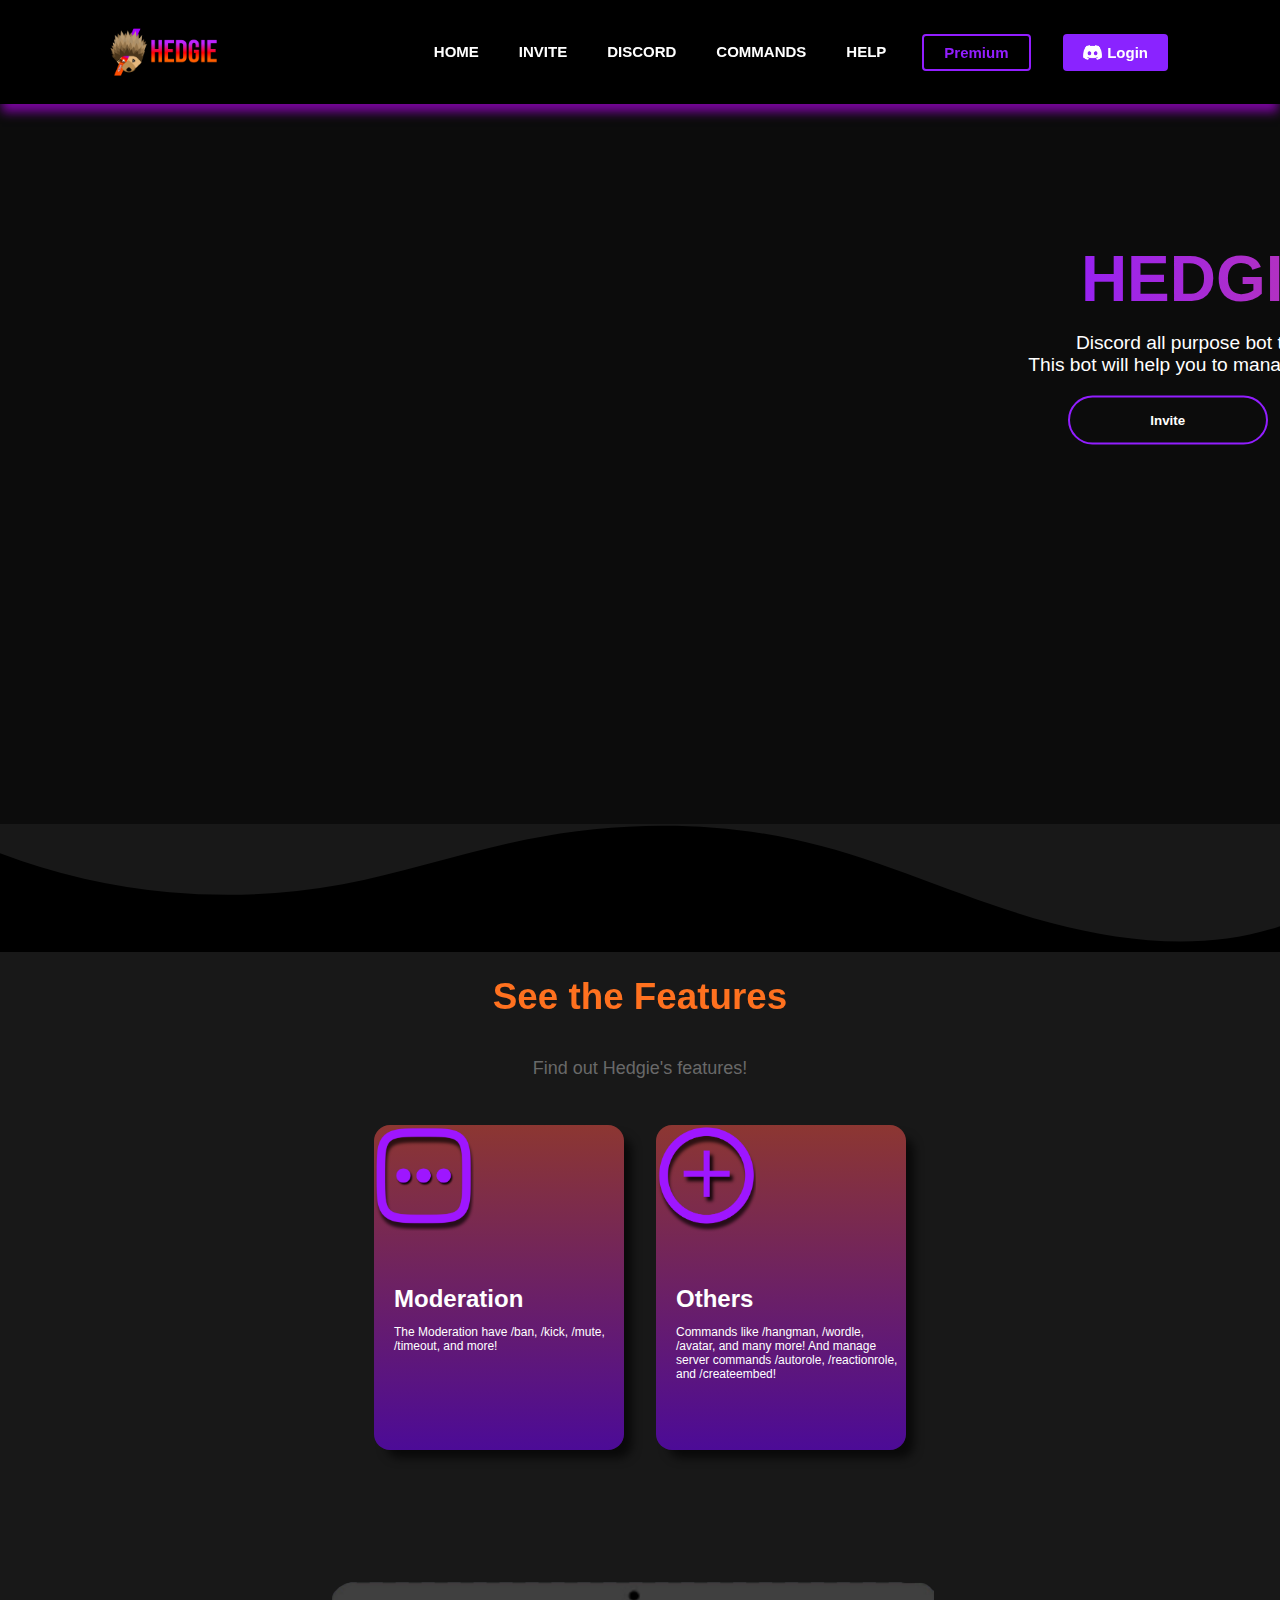
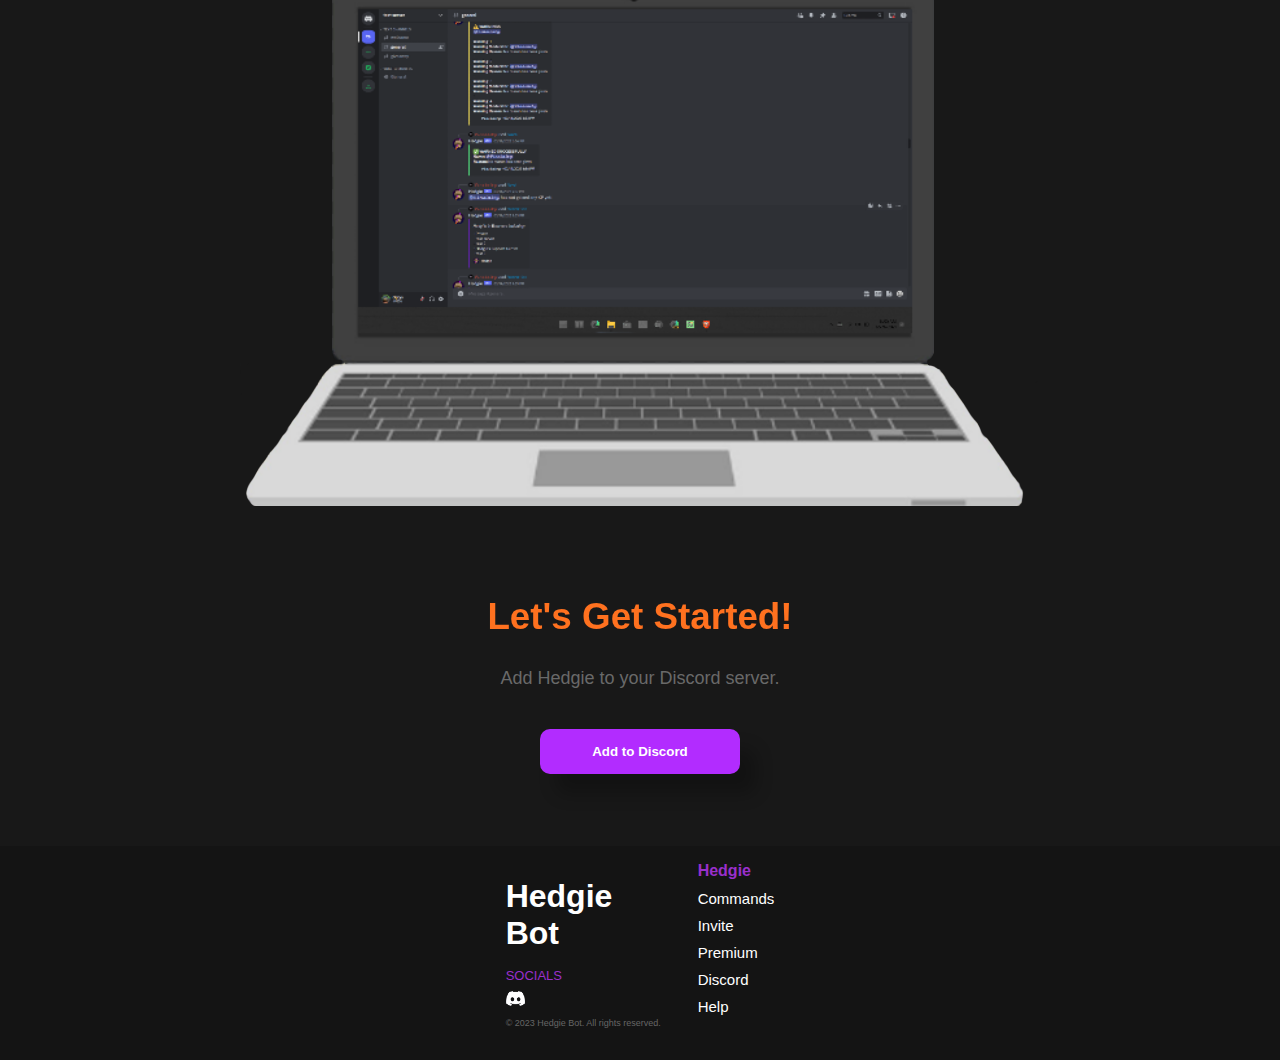
==== commit adf39ffa: "Update index.html" ====
--- a/index.html
+++ b/index.html
@@ -28,10 +28,10 @@
           <a href="#">Discord</a>
         </li>
         <li class="navitem">
-          <a href="file:///D:/files/HTML%20WEB/Hedgie/Commands/index3.html">Commands</a>
+          <a href="./index3.html">Commands</a>
         </li>
         <li class="navitem">
-          <a href="file:///D:/files/HTML%20WEB/Hedgie/Help/index2.html">Help</a>
+          <a href="./index2.html">Help</a>
         </li>
         <li class="navbtn">
           <a
--- a/style.css
+++ b/style.css
@@ -290,26 +290,6 @@
   user-select: none;
 }
 
-.main_wave {
-  position: absolute;
-  bottom: 0;
-  left: 0;
-  width: 100%;
-  overflow: hidden;
-  line-height: 0;
-}
-
-.main_wave svg {
-  position: relative;
-  display: block;
-  width: calc(144% + 1.3px);
-  height: 294px;
-}
-
-.main_wave .shape-fill {
-  fill: #181818;
-}
-
 body::-webkit-scrollbar {
   width: 0.5em;
 }
@@ -416,7 +396,7 @@
 }
 
 .mainbanner{
-  background-image: linear-gradient(rgba(0, 0, 0, 0.5), rgba(0, 0, 0, 0.5)), url(./image/Background.jpg);
+  background-image: linear-gradient(rgba(0, 0, 0, 0.5), rgba(0, 0, 0, 0.5)), url(../Index/image/Background.jpg);
   height: 50%;
   background-position: center;
   background-repeat: no-repeat;
@@ -591,7 +571,6 @@
   color: #fff;
   cursor: pointer;
   box-shadow: 16px 20px 17px 0 rgba(0,0,0,0.24);
-  transition: 0.35s;
   position: relative;
   overflow: hidden;
 }
@@ -691,4 +670,4 @@
 
 .socialicon{
   margin-bottom: 8px;
-}
+}